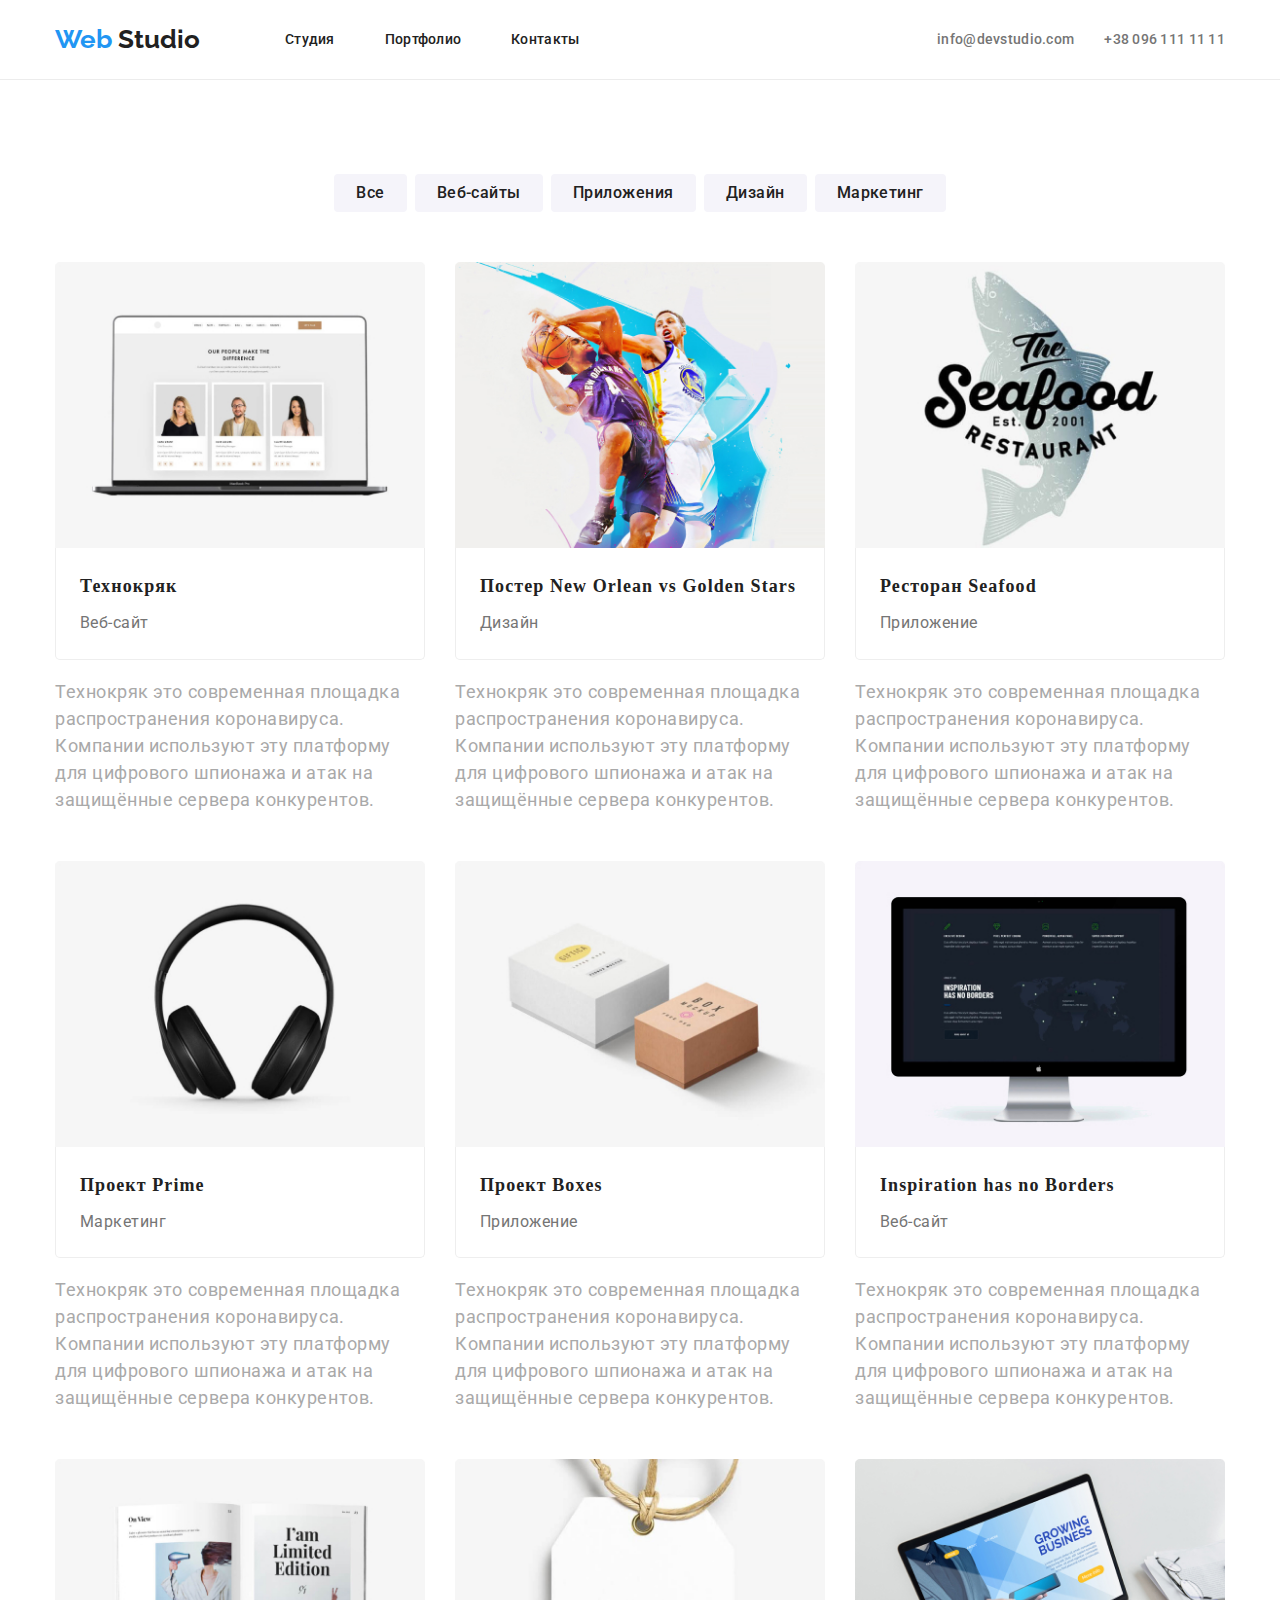
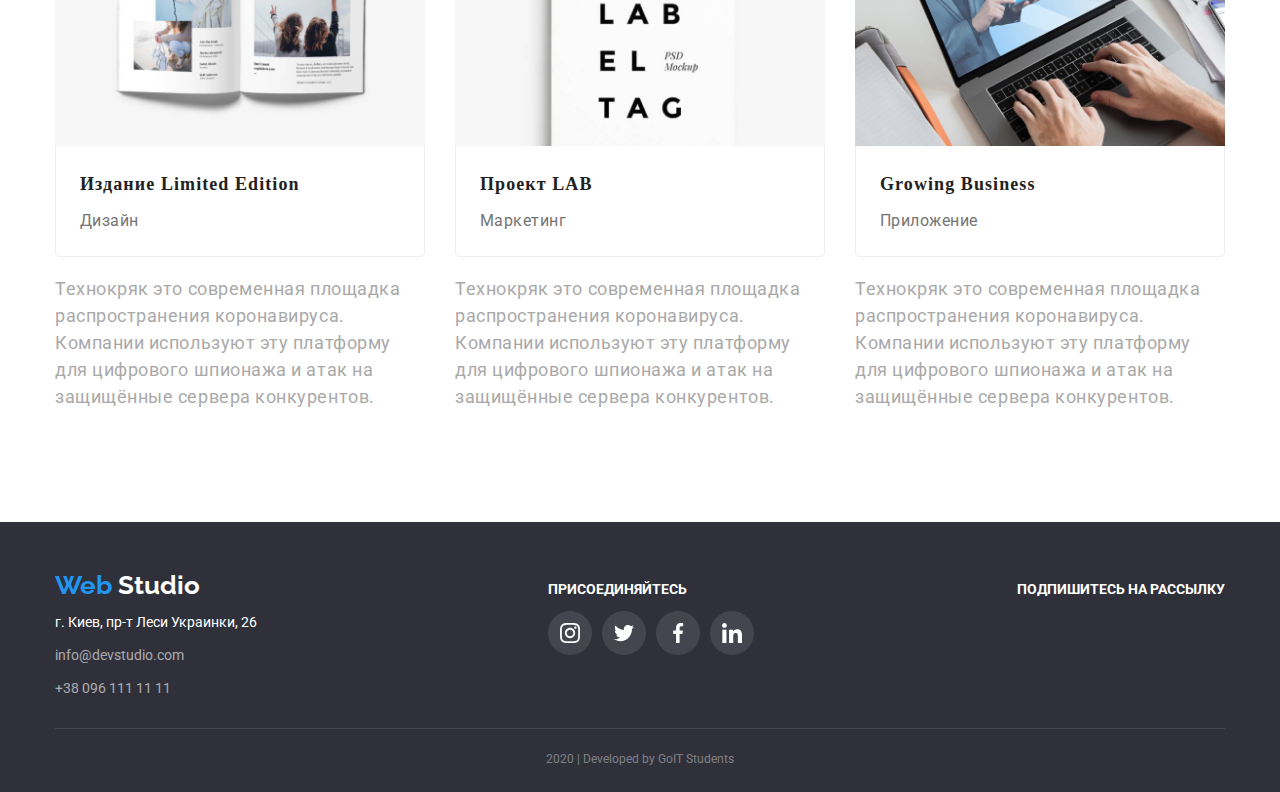
==== portfolio.html @ f731d67f "Перенос файлов 28.05.2020" ====
<!DOCTYPE html>
<html lang="ru">
  <head>
    <meta charset="UTF-8" />
    <meta name="viewport" content="width=device-width, initial-scale=1.0" />
    <link
      href="https://fonts.googleapis.com/css2?family=Raleway:wght@700&display=swap"
      rel="stylesheet"
    />
    <link
      href="https://fonts.googleapis.com/css2?family=Roboto:wght@400;700&display=swap"
      rel="stylesheet"
    />
    <link rel="stylesheet" href="./css/style.css" />
    <title>Верстка№1</title>
  </head>
  <body>
    <!-- cntr + /          комментарий
              alt + clik mouse выделение нескольких строк
              alt + shift      выделение вниз  -->

    <!--HEADER-->
    <header>
      <!--Шапка сайта-->
      <div class="container-header container">
        <nav class="items-nav">
          <a href="./index.html" class="logo"
            >Web <span class="studio-header"> Studio</span></a
          >
          <ul class="nav-list">
            <li class="nav-list-item">
              <a href="./index.html" class="nav-menu">Студия</a>
            </li>
            <li class="nav-list-item">
              <a href="./portfolio.html" class="nav-menu">Портфолио</a>
            </li>
            <li class="nav-list-item">
              <a href="" class="nav-menu">Контакты</a>
            </li>
          </ul>
        </nav>
        <div class="container-connection">
          <ul class="container-connection-items">
            <li class="list-connection">
              <!-- <img src="./images/svg/mail.svg" alt="отправить" /> -->
              <a href="mailto:info@devstudio.com" class="nav-contact"
                >info@devstudio.com</a
              >
            </li>
            <li class="list-connection">
              <!-- <img src="./images/svg/phone.svg" alt="позвонить" /> -->
              <a href="tel:+380961111111" class="nav-contact"
                >+38 096 111 11 11</a
              >
            </li>
          </ul>
        </div>
      </div>
    </header>

    <main class="main-portfolio">
      <!-- MAIN -->
      <div class="section-portfolio container">
        <h1 class="visually-hidden">Заголовок h1, который скроется</h1>

        <!-- menu page -->

        <ul class="portfolio-filter">
          <li class="filter-items">
            <button type="button" class="button">Все</button>
          </li>
          <li class="filter-items">
            <button type="button" class="button">Веб-сайты</button>
          </li>
          <li class="filter-items">
            <button type="button" class="button">Приложения</button>
          </li>
          <li class="filter-items">
            <button type="button" class="button">Дизайн</button>
          </li>
          <li class="filter-items">
            <button type="button" class="button">Маркетинг</button>
          </li>
        </ul>
        <ul class="box-items">
          <li class="felx-outline">
            <a href=""
              ><img
                src="./images/jpg/img1.jpg"
                width="370"
                alt="технокряк"
                class="img-block"
              />
              <div class="portfolio-content">
                <h2 class="h2-portfolio">Технокряк</h2>
                <p class="abzac-menu">Веб-сайт</p>
              </div>
              <h3 class="hidden">
                Технокряк это современная площадка распространения коронавируса.
                Компании используют эту платформу для цифрового шпионажа и атак
                на защищённые сервера конкурентов.
              </h3>
            </a>
          </li>
          <li class="felx-outline">
            <a href=""
              ><img
                src="./images/jpg/img.jpg"
                width="370"
                alt="постер"
                class="img-block"
              />
              <div class="portfolio-content">
                <h2 class="h2-portfolio">Постер New Orlean vs Golden Stars</h2>
                <p class="abzac-menu">Дизайн</p>
              </div>
              <h3 class="hidden">
                Технокряк это современная площадка распространения коронавируса.
                Компании используют эту платформу для цифрового шпионажа и атак
                на защищённые сервера конкурентов.
              </h3>
            </a>
          </li>
          <li class="felx-outline">
            <a href=""
              ><img
                src="./images/jpg/img(1).jpg"
                width="370"
                alt="ресторан"
                class="img-block"
              />
              <div class="portfolio-content">
                <h2 class="h2-portfolio">Ресторан Seafood</h2>
                <p class="abzac-menu">Приложение</p>
              </div>
            </a>
            <h3 class="hidden">
              Технокряк это современная площадка распространения коронавируса.
              Компании используют эту платформу для цифрового шпионажа и атак на
              защищённые сервера конкурентов.
            </h3>
          </li>
          <li class="felx-outline">
            <a href=""
              ><img
                src="./images/jpg/img(2).jpg"
                width="370"
                alt="проект прайм"
                class="img-block"
              />
              <div class="portfolio-content">
                <h2 class="h2-portfolio">Проект Prime</h2>
                <p class="abzac-menu">Маркетинг</p>
              </div>
            </a>
            <h3 class="hidden">
              Технокряк это современная площадка распространения коронавируса.
              Компании используют эту платформу для цифрового шпионажа и атак на
              защищённые сервера конкурентов.
            </h3>
          </li>
          <li class="felx-outline">
            <a href=""
              ><img
                src="./images/jpg/img(3).jpg"
                width="370"
                alt="проект коробка"
                class="img-block"
              />
              <div class="portfolio-content">
                <h2 class="h2-portfolio">Проект Boxes</h2>
                <p class="abzac-menu">Приложение</p>
              </div>
            </a>
            <h3 class="hidden">
              Технокряк это современная площадка распространения коронавируса.
              Компании используют эту платформу для цифрового шпионажа и атак на
              защищённые сервера конкурентов.
            </h3>
          </li>
          <li class="felx-outline">
            <a href=""
              ><img
                src="./images/jpg/img(4).jpg"
                width="370"
                alt="вдохновение"
                class="img-block"
              />
              <div class="portfolio-content">
                <h2 class="h2-portfolio">Inspiration has no Borders</h2>
                <p class="abzac-menu">Веб-сайт</p>
              </div>
            </a>
            <h3 class="hidden">
              Технокряк это современная площадка распространения коронавируса.
              Компании используют эту платформу для цифрового шпионажа и атак на
              защищённые сервера конкурентов.
            </h3>
          </li>
          <li class="felx-outline">
            <a href=""
              ><img
                src="./images/jpg/img(5).jpg"
                width="370"
                alt="издание"
                class="img-block"
              />
              <div class="portfolio-content">
                <h2 class="h2-portfolio">Издание Limited Edition</h2>
                <p class="abzac-menu">Дизайн</p>
              </div>
            </a>
            <h3 class="hidden">
              Технокряк это современная площадка распространения коронавируса.
              Компании используют эту платформу для цифрового шпионажа и атак на
              защищённые сервера конкурентов.
            </h3>
          </li>
          <li class="felx-outline">
            <a href=""
              ><img
                src="./images/jpg/img(6).jpg"
                width="370"
                alt="проект кряк"
                class="img-block"
              />
              <div class="portfolio-content">
                <h2 class="h2-portfolio">Проект LAB</h2>
                <p class="abzac-menu">Маркетинг</p>
              </div>
            </a>
            <h3 class="hidden">
              Технокряк это современная площадка распространения коронавируса.
              Компании используют эту платформу для цифрового шпионажа и атак на
              защищённые сервера конкурентов.
            </h3>
          </li>
          <li class="felx-outline">
            <a href=""
              ><img
                src="./images/jpg/img(7).jpg"
                width="370"
                alt="бизнес"
                class="img-block"
              />
              <div class="portfolio-content">
                <h2 class="h2-portfolio">Growing Business</h2>
                <p class="abzac-menu">Приложение</p>
              </div>
            </a>
            <h3 class="hidden">
              Технокряк это современная площадка распространения коронавируса.
              Компании используют эту платформу для цифрового шпионажа и атак на
              защищённые сервера конкурентов.
            </h3>
          </li>
        </ul>
      </div>
    </main>
    <!--FOOTER-->
    <footer>
      <div class="container-footer container">
        <div class="footer-content">
          <div class="container-adress">
            <a href="./index.html" class="logo"
              >Web<span class="studio-footer"> Studio</span></a
            >
            <h2 class="footer-adress">г. Киев, пр-т Леси Украинки, 26</h2>
            <ul class="adress-items">
              <li class="adress-list">
                <a href="mailto:info@devstudio.com" class="footer-contact"
                  >info@devstudio.com</a
                >
              </li>
              <li>
                <a href="tel:+380961111111" class="footer-contact"
                  >+38 096 111 11 11</a
                >
              </li>
            </ul>
          </div>
          <div class="join">
            <p class="footer-connect">присоединяйтесь</p>
            <ul class="footer-seti">
              <li class="footer-seti-items">
                <a href=""
                  ><img
                    src="./images/svg/insta-footer.svg"
                    class="footer-seti-logo"
                    alt="интсаграмм"
                /></a>
              </li>
              <li class="footer-seti-items">
                <a href=""
                  ><img src="./images/svg/twitter-footer.svg" alt="твиттер"
                /></a>
              </li>
              <li class="footer-seti-items">
                <a href=""
                  ><img src="./images/svg/facebook-footer.svg" alt="фейстбук"
                /></a>
              </li>
              <li class="footer-seti-items">
                <a href=""
                  ><img src="./images/svg/linkid-footer.svg" alt="линкид"
                /></a>
              </li>
            </ul>
          </div>
          <div class="subscribe">
            <p class="footer-connect">подпишитесь на рассылку</p>
          </div>
        </div>
        <p class="footer-copyright">2020 | Developed by GoIT Students</p>
      </div>
    </footer>
  </body>
</html>
---- css/style.css ----
:root {
  --white-color: #ffffff;
  --black-color: #212121;
  --blue-color: #2196f3;
  --grey-color: #757575;
  --outline: 2px solid tomato;
}
html {
  box-sizing: border-box;
}
*,
*::before,
*::after {
  box-sizing: inherit;
}
body {
  margin: 0;
}
.container {
  width: 1200px;
  padding-left: 15px;
  padding-right: 15px;
  margin: 0px auto;
}
.padding__container {
  padding-top: 94px;
  padding-bottom: 94px;
}
/* селекторы тегов */
ul {
  list-style: none;
}
a {
  text-decoration: none;
  display: block;
}
/* img {
  display: block;
  max-width: 100%;
  height: auto;
} */
.img-block {
  display: block;
  max-width: 100%;
  height: auto;
}

/* HEADER */
header {
  border-bottom: 1px solid #ececec;
}
.container-header {
  display: flex;
}
.items-nav {
  display: flex;
  align-items: center;
}
.logo {
  margin-right: 85px;

  color: var(--blue-color);
  font-family: Raleway, sans-serif;
  font-style: normal;
  font-weight: 700;
  font-size: 26px;
  line-height: 1.2;
}
.studio-header {
  color: var(--black-color);
}
.nav-list {
  display: flex;
  margin: 0;
  padding: 0;
}
.nav-list-item {
  margin-right: 50px;
}
.nav-list-item:last-child {
  margin-right: 0px;
}
.nav-menu {
  display: block;
  padding-top: 32px;
  padding-bottom: 32px;

  font-family: Roboto, sans-serif;
  font-style: normal;
  font-weight: 500;
  font-size: 14px;
  line-height: 1.1;
  letter-spacing: 0.02em;
  color: var(--black-color);
}
.nav-menu:hover,
.nav-menu:focus,
.nav-contact:hover,
.nav-contact:focus {
  color: var(--blue-color);
}
.container-connection {
  margin-left: auto;
  display: flex;
  align-items: center;
}
.container-connection-items {
  display: flex;
  padding: 0;
  margin: 0;
}
.list-connection {
  margin-right: 30px;
}
.list-connection:last-child {
  margin-right: 0px;
}
.nav-contact {
  font-family: Roboto, sans-serif;
  font-style: normal;
  font-weight: 500;
  font-size: 14px;
  line-height: 1.1;
  letter-spacing: 0.02em;

  color: var(--grey-color);
}
/* STUDIO MAIN */
.hero {
  background-color: gray;
  height: 600px;
  display: flex;
  flex-direction: column;
  justify-content: center;
}

.h1-studio {
  text-align: center;
  margin: 0;
  font-family: Roboto, sans-serif;
  font-style: normal;
  font-weight: 900;
  font-size: 44px;
  line-height: 1.4;
  letter-spacing: 0.06em;
  text-transform: uppercase;
  color: var(--white-color);
}
.section-hero-button {
  margin-top: 46px;
  text-align: center;
}
.button-hero {
  text-align: center;
  width: 200px;
  height: 50px;
  box-shadow: 0px 4px 4px rgba(0, 0, 0, 0.15);
border-radius: 4px;
  border: 1px;
  text-align: center;
  background-color:  #2196F3;
  font-family: Roboto, sans-serif;
  font-style: normal;
  font-weight: 700;
  font-size: 16px;
  line-height: 30px;
  letter-spacing: 0.06em;
  color: var(--white-color);
}
.container-button {
  display: flex;
  flex-direction: column;
  align-items: center;
}

.section-features {
  display: flex;
  padding-left: 15px;
  padding-right: 15px;
  align-items: center;
}
.container-features-svg {
  display: flex;
  justify-content: center;
  width: 270px;
  height: 120px;
  background: #f5f4fa;
  border-radius: 4px;
}

.section-desktop {
  border-top: 1px solid #ececec;
}
.desktop-list {
  display: flex;
  align-items: center;
  margin-top: 50px;
  margin-bottom: 0;
  padding: 0;
}
.desktop-list-items {
  display: flex;
  flex-direction: column;
  margin-right: 30px;
  width: 370px;
}
.desktop-list-items:last-child {
  margin-right: 0px;
}

.section-features-items {
  display: flex;
  margin: 0px;
  padding: 0px;
}
.features-items-list {
  margin-right: 30px;
  width: 270px;
}
.features-items-list:last-child {
  margin-right: 0px;
}
.features-name {
  margin-top: 30px;
  margin-bottom: 0;

  font-family: Roboto, sans-serif;
  font-style: normal;
  font-weight: 700;
  font-size: 14px;
  line-height: 1.1;
  letter-spacing: 0.03em;
  text-transform: uppercase;
  color: var(--black-color);
}

.features-title {
  margin-top: 10px;
  margin-bottom: 0px;

  font-family: Roboto, sans-serif;
  font-style: normal;
  font-weight: 400;
  font-size: 14px;
  line-height: 1.9;
  color: var(--grey-color);
}

.section-command {
  display: flex;
  align-items: center;
  flex-direction: column;
  background: #f5f4fa;
}
.h2-studio {
  text-align: center;
  margin: 0;

  font-family: Roboto, sans-serif;
  font-style: normal;
  font-weight: 700;
  font-size: 36px;
  line-height: 1.2;
  letter-spacing: 0.03em;
  color: var(--black-color);
}
.command-list {
  display: flex;
  padding: 0px;
  margin-top: 50px;
  margin-bottom: 0;
}
.command-items {
  background: #ffffff;
  border-radius: 4px;
  margin-right: 30px;
  width: 270px;
}
.command-items:last-child {
  margin-right: 0;
}

.soft {
  background-color: gray;
  text-align: center;

  font-family: Roboto, sans-serif;
  font-style: normal;
  font-weight: 700;
  font-size: 14px;
  line-height: 1.1;
  letter-spacing: 0.03em;
  text-transform: uppercase;
  color: var(--white-color);
}

.user {
  text-align: center;
  margin-top: 30px;
  margin-bottom: 0px;

  font-family: Roboto, sans-serif;
  font-style: normal;
  font-weight: 500;
  font-size: 16px;
  line-height: 1.2;
  letter-spacing: 0.03em;
  color: var(--black-color);
}

.user-skill {
  text-align: center;
  margin-top: 10px;
  margin-bottom: 0px;

  font-family: Roboto, sans-serif;
  font-style: normal;
  font-weight: 400;
  font-size: 16px;
  line-height: 1.2;
  letter-spacing: 0.03em;
  color: var(--grey-color);
}
.container-seti {
  margin-top: 16px;
  margin-bottom: 24px;
  margin-left: 32px;
  margin-right: 31px;
}
.user-seti {
  display: flex;
  justify-content: space-between;
  padding: 0;
}

.section-client {
  display: flex;
  flex-direction: column;
}
.logo-client {
  display: flex;

  margin-top: 50px;
  margin-bottom: 0;
  padding: 0;
}
.logo-client-items {
  display: flex;
  justify-content: center;
  align-items: center;

  width: 170px;
  height: 90px;
  margin-right: 30px;
  border: 1px solid #afb1b8;
  border-radius: 4px;
}
.logo-client-items:last-child {
  margin-right: 0;
}

/* PORTFOLIO MAIN */
.section-portfolio {
  padding-top: 94px;
  padding-bottom: 94px;
}

.visually-hidden {
  position: absolute;
  width: 1px;
  height: 1px;
  margin: -1px;
  border: 0;
  padding: 0;
  clip: rect(0 0 0 0);
  overflow: hidden;
}
.portfolio-filter {
  display: flex;
  justify-content: center;
  margin-top: 0;
  margin-bottom: 50px;
  padding: 0;
}
.filter-items {
  margin-right: 8px;
}
.filter-items:last-child {
  margin-right: 0;
}
.box-items {
  display: flex;
  flex-wrap: wrap;
  margin-top: 50px;
  padding: 0;
  margin: 0;
}

.felx-outline {
  width: 370px;
  margin-right: 30px;
  margin-bottom: 30px;
}
.portfolio-content {
  padding: 20px 24px;

  background: #FFFFFF;
  border-left: 1px solid #EEEEEE;
  border-right: 1px solid #EEEEEE;
  border-bottom: 1px solid #EEEEEE;
  border-radius: 0px 0px 5px 5px;
}
.felx-outline:nth-child(3n) {
  margin-right: 0;
}
.felx-outline:nth-last-child(-n + 3) {
  margin-bottom: 0;
}

.button:hover,
.button:focus {
  background-color: var(--blue-color);
  color: var(--white-color);
}

.button {
  background: #f5f4fa;
  border-radius: 4px;
  border: 1px;
  padding: 6px 22px;

  font-family: Roboto, sans-serif;
  font-style: normal;
  font-weight: 500;
  font-size: 16px;
  line-height: 1.6;
  letter-spacing: 0.03em;
  color: var(--black-color);
}

.abzac-menu {
  margin-top: 4px;
  margin-bottom: 0;

  font-family: Roboto, sans-serif;
  font-style: normal;
  font-weight: 400;
  font-size: 16px;
  line-height: 1.9;
  letter-spacing: 0.03em;
  color: var(--grey-color);
}

.h2-portfolio {
  margin: 0;
r
  font-family: Roboto, sans-serif;
  font-style: normal;
  font-weight: 700;
  font-size: 18px;
  line-height: 2;
  letter-spacing: 0.06em;
  color: var(--black-color);
}

.hidden {
  color: darkgray;
  font-family: Roboto, sans-serif;
  font-style: normal;
  font-weight: 400;
  font-size: 18px;
  line-height: 1.5;
  letter-spacing: 0.03em;
}

/* FOOTER */
footer {
  background-color: #2f303a;
}
.footer-content {
  display: flex;
  align-items: baseline;
  justify-content: space-between;
  border-bottom: 1px solid rgba(255, 255, 255, 0.1);
}
.container-adress {
  margin-top: 48px;
}
.footer-page {
  background-color: #2f303a;
}
.footer-contacts {
  padding-top: 48px;
  margin-right: 69px;
}
.container-footer-list {
  display: flex;
  justify-content: flex-start;
}

.studio-footer {
  color: var(--white-color);
}

.footer-adress {
  margin-top: 10px;
  margin-bottom: 0;
  font-family: Roboto, sans-serif;
  font-style: normal;
  font-weight: normal;
  font-size: 14px;
  line-height: 1.7;
  color: var(--white-color);
}
.adress-items {
  margin-top: 9px;
  margin-bottom: 28px;
  padding: 0;
}
.adress-list {
  margin-bottom: 9px;
}

.footer-contact {
  display: block;
  font-family: Roboto, sans-serif;
  font-style: normal;
  font-weight: 400;
  font-size: 14px;
  line-height: 1.7;
  color: rgba(255, 255, 255, 0.6);
}

.footer-connect {
  font-family: Roboto, sans-serif;
  font-style: normal;
  font-weight: 700;
  font-size: 14px;
  line-height: 1.1;
  text-transform: uppercase;
  color: var(--white-color);
}

.footer-copyright {
  text-align: center;
  padding-top: 18px;
  padding-bottom: 21px;
  margin: 0;

  font-family: Roboto, sans-serif;
  font-style: normal;
  font-weight: 400;
  font-size: 12px;
  line-height: 2;
  color: rgba(255, 255, 255, 0.4);
}

.footer-contact:hover,
.footer-contact:focus {
  color: var(--blue-color);
}

.footer-seti {
  display: flex;
  padding: 0;
  margin: 0;
}
.footer-seti-items {
  margin-right: 10px;
}
.footer-seti-items:last-child {
  margin-right: 0;
}
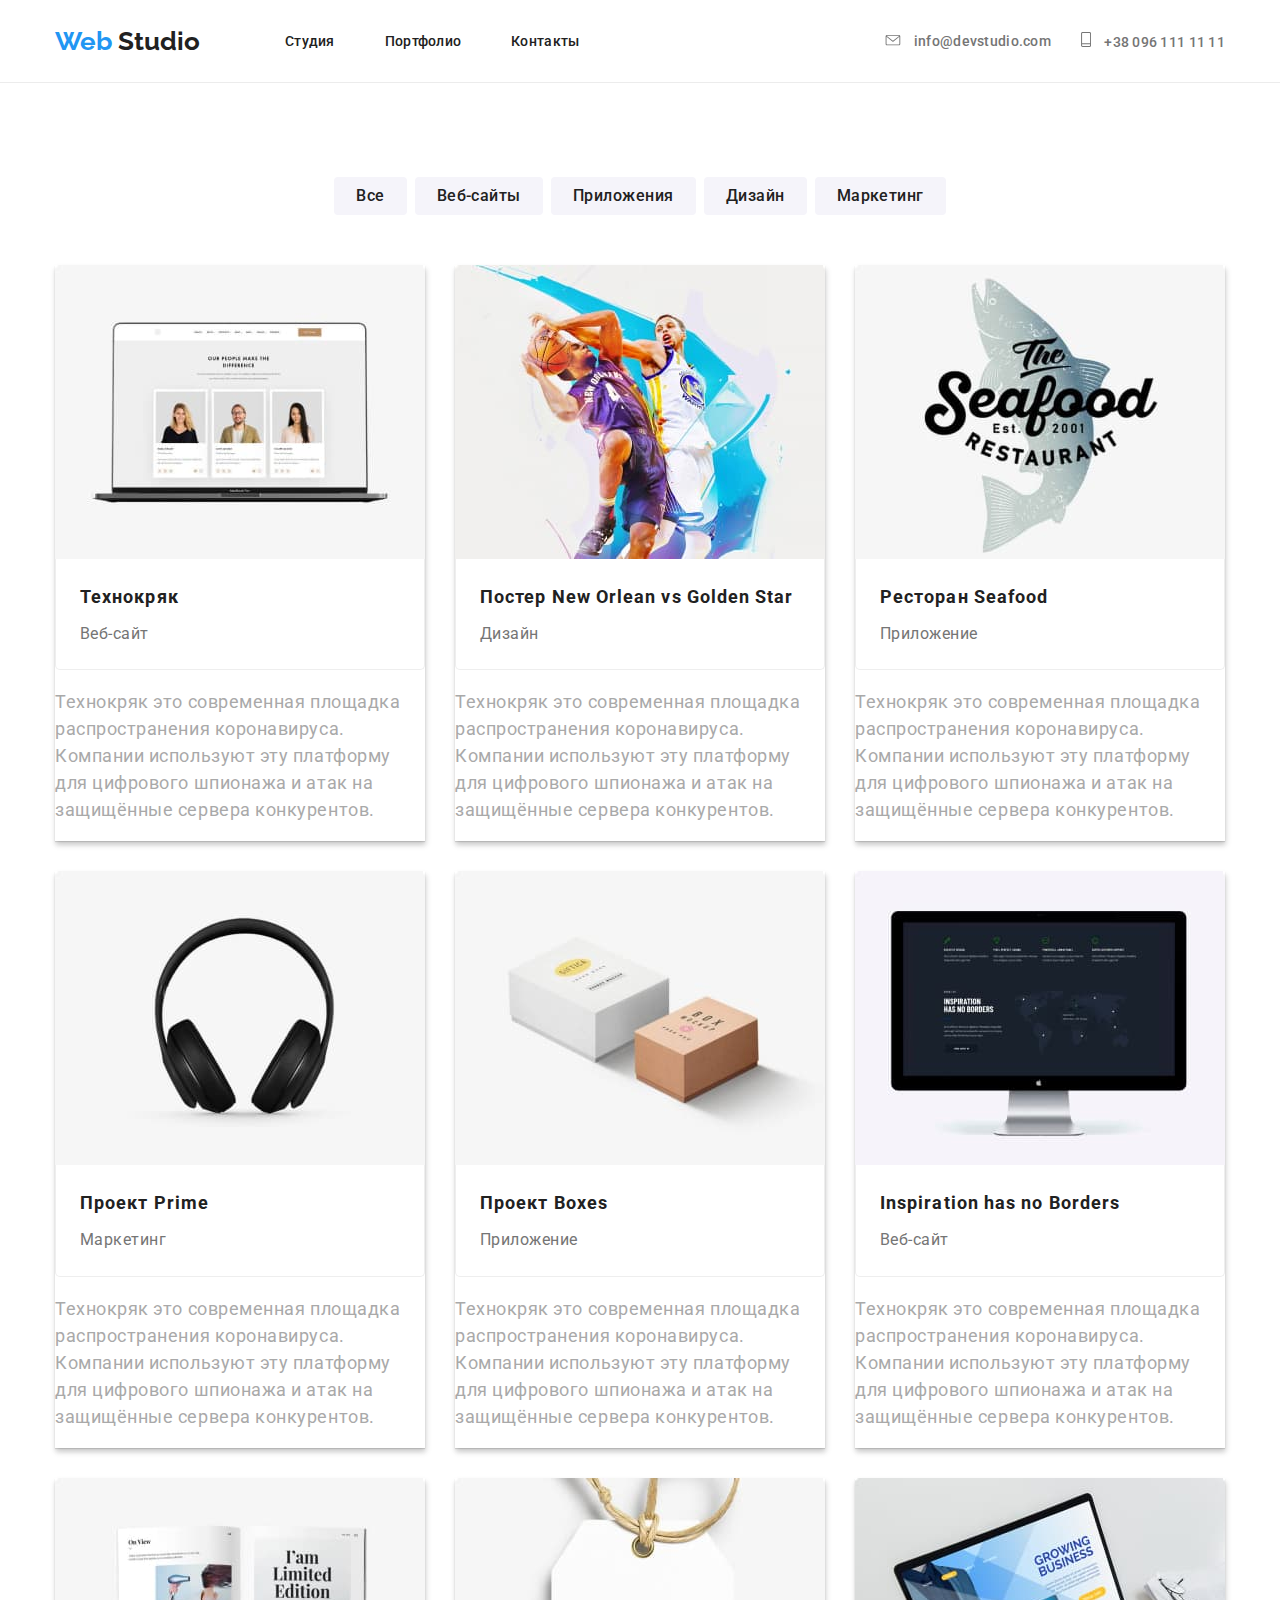
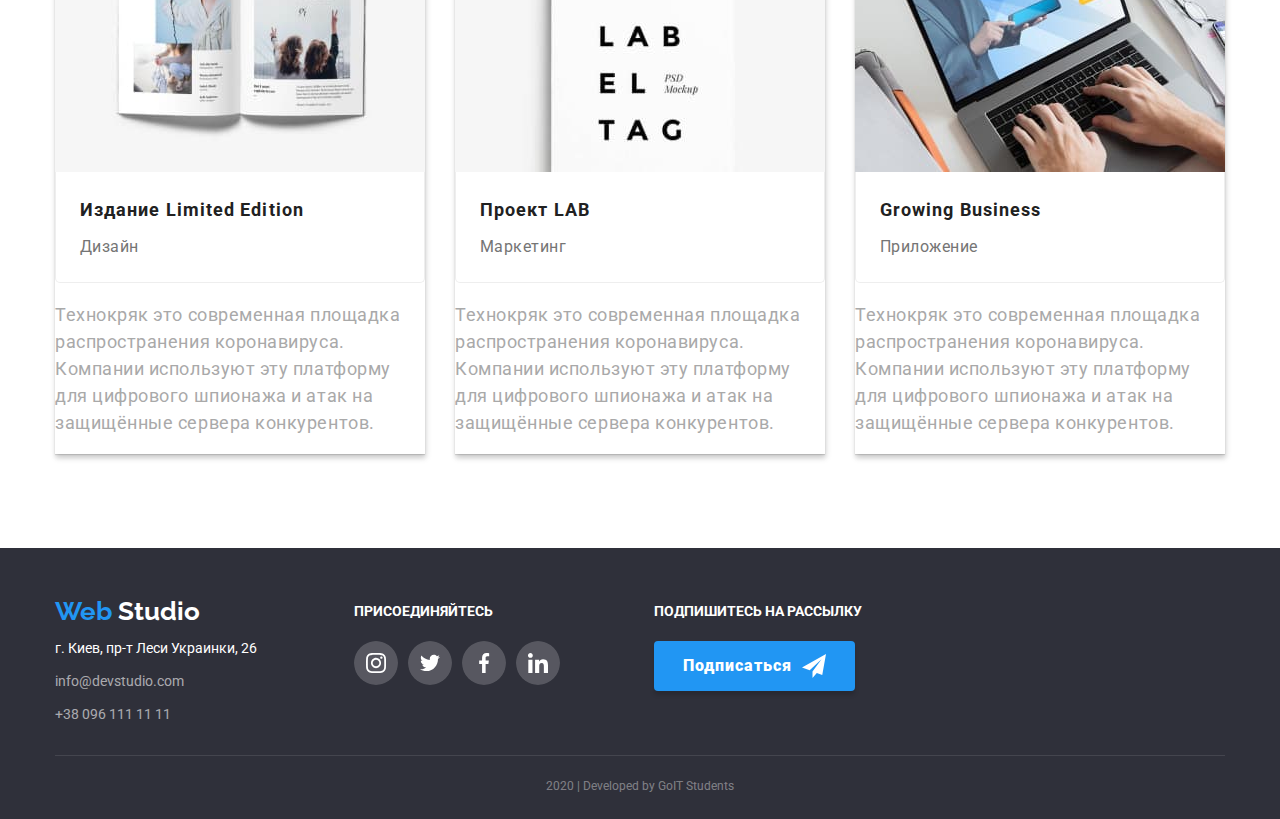
==== commit d90fe8c2: "Обновление 4.1" ====
--- a/portfolio.html
+++ b/portfolio.html
@@ -1,318 +1,268 @@
 <!DOCTYPE html>
 <html lang="ru">
-  <head>
+
+<head>
     <meta charset="UTF-8" />
     <meta name="viewport" content="width=device-width, initial-scale=1.0" />
-    <link
-      href="https://fonts.googleapis.com/css2?family=Raleway:wght@700&display=swap"
-      rel="stylesheet"
-    />
-    <link
-      href="https://fonts.googleapis.com/css2?family=Roboto:wght@400;700&display=swap"
-      rel="stylesheet"
-    />
+    <link href="https://fonts.googleapis.com/css2?family=Raleway:wght@700&display=swap" rel="stylesheet" />
+    <link href="https://fonts.googleapis.com/css2?family=Roboto:wght@400;700&display=swap" rel="stylesheet" />
     <link rel="stylesheet" href="./css/style.css" />
     <title>Верстка№1</title>
-  </head>
-  <body>
+</head>
+
+<body>
     <!-- cntr + /          комментарий
               alt + clik mouse выделение нескольких строк
               alt + shift      выделение вниз  -->
 
     <!--HEADER-->
     <header>
-      <!--Шапка сайта-->
-      <div class="container-header container">
-        <nav class="items-nav">
-          <a href="./index.html" class="logo"
-            >Web <span class="studio-header"> Studio</span></a
-          >
-          <ul class="nav-list">
-            <li class="nav-list-item">
-              <a href="./index.html" class="nav-menu">Студия</a>
-            </li>
-            <li class="nav-list-item">
-              <a href="./portfolio.html" class="nav-menu">Портфолио</a>
-            </li>
-            <li class="nav-list-item">
-              <a href="" class="nav-menu">Контакты</a>
-            </li>
-          </ul>
-        </nav>
-        <div class="container-connection">
-          <ul class="container-connection-items">
-            <li class="list-connection">
-              <!-- <img src="./images/svg/mail.svg" alt="отправить" /> -->
-              <a href="mailto:info@devstudio.com" class="nav-contact"
-                >info@devstudio.com</a
-              >
-            </li>
-            <li class="list-connection">
-              <!-- <img src="./images/svg/phone.svg" alt="позвонить" /> -->
-              <a href="tel:+380961111111" class="nav-contact"
-                >+38 096 111 11 11</a
-              >
-            </li>
-          </ul>
-        </div>
-      </div>
+        <!--Шапка сайта-->
+        <div class="container-header container">
+            <nav class="items-nav">
+                <a href="./index.html" class="logo">Web <span class="studio-header"> Studio</span></a>
+                <ul class="nav-list">
+                    <li class="nav-list-item">
+                        <a href="./index.html" class="nav-menu">Студия</a>
+                    </li>
+                    <li class="nav-list-item">
+                        <a href="./portfolio.html" class="nav-menu">Портфолио</a>
+                    </li>
+                    <li class="nav-list-item">
+                        <a href="" class="nav-menu">Контакты</a>
+                    </li>
+                </ul>
+            </nav>
+            <div class="container-connection">
+                <ul class="container-connection-items">
+                    <li class="list-connection">
+                        <a href="mailto:info@devstudio.com" class="nav-contact">
+                            <svg class="icon-header" width="16" height="11">
+                                <use href="./symbol.svg#icon-envelope">
+                                </use>
+                            </svg>
+                            info@devstudio.com
+                        </a>
+                    </li>
+                    <li class="list-connection">
+                        <a href="tel:+380961111111" class="nav-contact">
+                            <svg class="icon-header" width="10" height="15">
+                                <use href="./symbol.svg#icon-Vector">
+                                </use>
+                            </svg>
+                            +38 096 111 11 11
+                        </a>
+                    </li>
+                </ul>
+            </div>
+        </div>
     </header>
 
     <main class="main-portfolio">
-      <!-- MAIN -->
-      <div class="section-portfolio container">
-        <h1 class="visually-hidden">Заголовок h1, который скроется</h1>
-
-        <!-- menu page -->
-
-        <ul class="portfolio-filter">
-          <li class="filter-items">
-            <button type="button" class="button">Все</button>
-          </li>
-          <li class="filter-items">
-            <button type="button" class="button">Веб-сайты</button>
-          </li>
-          <li class="filter-items">
-            <button type="button" class="button">Приложения</button>
-          </li>
-          <li class="filter-items">
-            <button type="button" class="button">Дизайн</button>
-          </li>
-          <li class="filter-items">
-            <button type="button" class="button">Маркетинг</button>
-          </li>
-        </ul>
-        <ul class="box-items">
-          <li class="felx-outline">
-            <a href=""
-              ><img
-                src="./images/jpg/img1.jpg"
-                width="370"
-                alt="технокряк"
-                class="img-block"
-              />
-              <div class="portfolio-content">
-                <h2 class="h2-portfolio">Технокряк</h2>
-                <p class="abzac-menu">Веб-сайт</p>
-              </div>
-              <h3 class="hidden">
-                Технокряк это современная площадка распространения коронавируса.
-                Компании используют эту платформу для цифрового шпионажа и атак
-                на защищённые сервера конкурентов.
-              </h3>
-            </a>
-          </li>
-          <li class="felx-outline">
-            <a href=""
-              ><img
-                src="./images/jpg/img.jpg"
-                width="370"
-                alt="постер"
-                class="img-block"
-              />
-              <div class="portfolio-content">
-                <h2 class="h2-portfolio">Постер New Orlean vs Golden Stars</h2>
-                <p class="abzac-menu">Дизайн</p>
-              </div>
-              <h3 class="hidden">
-                Технокряк это современная площадка распространения коронавируса.
-                Компании используют эту платформу для цифрового шпионажа и атак
-                на защищённые сервера конкурентов.
-              </h3>
-            </a>
-          </li>
-          <li class="felx-outline">
-            <a href=""
-              ><img
-                src="./images/jpg/img(1).jpg"
-                width="370"
-                alt="ресторан"
-                class="img-block"
-              />
-              <div class="portfolio-content">
-                <h2 class="h2-portfolio">Ресторан Seafood</h2>
-                <p class="abzac-menu">Приложение</p>
-              </div>
-            </a>
-            <h3 class="hidden">
-              Технокряк это современная площадка распространения коронавируса.
-              Компании используют эту платформу для цифрового шпионажа и атак на
-              защищённые сервера конкурентов.
-            </h3>
-          </li>
-          <li class="felx-outline">
-            <a href=""
-              ><img
-                src="./images/jpg/img(2).jpg"
-                width="370"
-                alt="проект прайм"
-                class="img-block"
-              />
-              <div class="portfolio-content">
-                <h2 class="h2-portfolio">Проект Prime</h2>
-                <p class="abzac-menu">Маркетинг</p>
-              </div>
-            </a>
-            <h3 class="hidden">
-              Технокряк это современная площадка распространения коронавируса.
-              Компании используют эту платформу для цифрового шпионажа и атак на
-              защищённые сервера конкурентов.
-            </h3>
-          </li>
-          <li class="felx-outline">
-            <a href=""
-              ><img
-                src="./images/jpg/img(3).jpg"
-                width="370"
-                alt="проект коробка"
-                class="img-block"
-              />
-              <div class="portfolio-content">
-                <h2 class="h2-portfolio">Проект Boxes</h2>
-                <p class="abzac-menu">Приложение</p>
-              </div>
-            </a>
-            <h3 class="hidden">
-              Технокряк это современная площадка распространения коронавируса.
-              Компании используют эту платформу для цифрового шпионажа и атак на
-              защищённые сервера конкурентов.
-            </h3>
-          </li>
-          <li class="felx-outline">
-            <a href=""
-              ><img
-                src="./images/jpg/img(4).jpg"
-                width="370"
-                alt="вдохновение"
-                class="img-block"
-              />
-              <div class="portfolio-content">
-                <h2 class="h2-portfolio">Inspiration has no Borders</h2>
-                <p class="abzac-menu">Веб-сайт</p>
-              </div>
-            </a>
-            <h3 class="hidden">
-              Технокряк это современная площадка распространения коронавируса.
-              Компании используют эту платформу для цифрового шпионажа и атак на
-              защищённые сервера конкурентов.
-            </h3>
-          </li>
-          <li class="felx-outline">
-            <a href=""
-              ><img
-                src="./images/jpg/img(5).jpg"
-                width="370"
-                alt="издание"
-                class="img-block"
-              />
-              <div class="portfolio-content">
-                <h2 class="h2-portfolio">Издание Limited Edition</h2>
-                <p class="abzac-menu">Дизайн</p>
-              </div>
-            </a>
-            <h3 class="hidden">
-              Технокряк это современная площадка распространения коронавируса.
-              Компании используют эту платформу для цифрового шпионажа и атак на
-              защищённые сервера конкурентов.
-            </h3>
-          </li>
-          <li class="felx-outline">
-            <a href=""
-              ><img
-                src="./images/jpg/img(6).jpg"
-                width="370"
-                alt="проект кряк"
-                class="img-block"
-              />
-              <div class="portfolio-content">
-                <h2 class="h2-portfolio">Проект LAB</h2>
-                <p class="abzac-menu">Маркетинг</p>
-              </div>
-            </a>
-            <h3 class="hidden">
-              Технокряк это современная площадка распространения коронавируса.
-              Компании используют эту платформу для цифрового шпионажа и атак на
-              защищённые сервера конкурентов.
-            </h3>
-          </li>
-          <li class="felx-outline">
-            <a href=""
-              ><img
-                src="./images/jpg/img(7).jpg"
-                width="370"
-                alt="бизнес"
-                class="img-block"
-              />
-              <div class="portfolio-content">
-                <h2 class="h2-portfolio">Growing Business</h2>
-                <p class="abzac-menu">Приложение</p>
-              </div>
-            </a>
-            <h3 class="hidden">
-              Технокряк это современная площадка распространения коронавируса.
-              Компании используют эту платформу для цифрового шпионажа и атак на
-              защищённые сервера конкурентов.
-            </h3>
-          </li>
-        </ul>
-      </div>
+        <!-- MAIN -->
+        <div class="section-portfolio container">
+            <h1 class="visually-hidden">Заголовок h1, который скроется</h1>
+
+            <!-- menu page -->
+
+            <ul class="portfolio-filter">
+                <li class="filter-items">
+                    <button type="button" class="button">Все</button>
+                </li>
+                <li class="filter-items">
+                    <button type="button" class="button">Веб-сайты</button>
+                </li>
+                <li class="filter-items">
+                    <button type="button" class="button">Приложения</button>
+                </li>
+                <li class="filter-items">
+                    <button type="button" class="button">Дизайн</button>
+                </li>
+                <li class="filter-items">
+                    <button type="button" class="button">Маркетинг</button>
+                </li>
+            </ul>
+            <ul class="box-items">
+                <li class="felx-outline">
+                    <a href=""><img src="./images/img1.jpg" width="370" alt="технокряк" class="img-block" />
+                        <div class="portfolio-content">
+                            <h2 class="h2-portfolio">Технокряк</h2>
+                            <p class="abzac-menu">Веб-сайт</p>
+                        </div>
+                        <h3 class="hidden">
+                            Технокряк это современная площадка распространения коронавируса.
+                            Компании используют эту платформу для цифрового шпионажа и атак
+                            на защищённые сервера конкурентов.
+                        </h3>
+                    </a>
+                </li>
+                <li class="felx-outline">
+                    <a href=""><img src="./images/img.jpg" width="370" alt="постер" class="img-block" />
+                        <div class="portfolio-content">
+                            <h2 class="h2-portfolio">Постер New Orlean vs Golden Star</h2>
+                            <p class="abzac-menu">Дизайн</p>
+                        </div>
+                        <h3 class="hidden">
+                            Технокряк это современная площадка распространения коронавируса.
+                            Компании используют эту платформу для цифрового шпионажа и атак
+                            на защищённые сервера конкурентов.
+                        </h3>
+                    </a>
+                </li>
+                <li class="felx-outline">
+                    <a href=""><img src="./images/img(1).jpg" width="370" alt="ресторан" class="img-block" />
+                        <div class="portfolio-content">
+                            <h2 class="h2-portfolio">Ресторан Seafood</h2>
+                            <p class="abzac-menu">Приложение</p>
+                        </div>
+                    </a>
+                    <h3 class="hidden">
+                        Технокряк это современная площадка распространения коронавируса.
+                        Компании используют эту платформу для цифрового шпионажа и атак на
+                        защищённые сервера конкурентов.
+                    </h3>
+                </li>
+                <li class="felx-outline">
+                    <a href=""><img src="./images/img(2).jpg" width="370" alt="проект прайм" class="img-block" />
+                        <div class="portfolio-content">
+                            <h2 class="h2-portfolio">Проект Prime</h2>
+                            <p class="abzac-menu">Маркетинг</p>
+                        </div>
+                    </a>
+                    <h3 class="hidden">
+                        Технокряк это современная площадка распространения коронавируса.
+                        Компании используют эту платформу для цифрового шпионажа и атак на
+                        защищённые сервера конкурентов.
+                    </h3>
+                </li>
+                <li class="felx-outline">
+                    <a href=""><img src="./images/img(3).jpg" width="370" alt="проект коробка" class="img-block" />
+                        <div class="portfolio-content">
+                            <h2 class="h2-portfolio">Проект Boxes</h2>
+                            <p class="abzac-menu">Приложение</p>
+                        </div>
+                    </a>
+                    <h3 class="hidden">
+                        Технокряк это современная площадка распространения коронавируса.
+                        Компании используют эту платформу для цифрового шпионажа и атак на
+                        защищённые сервера конкурентов.
+                    </h3>
+                </li>
+                <li class="felx-outline">
+                    <a href=""><img src="./images/img(4).jpg" width="370" alt="вдохновение" class="img-block" />
+                        <div class="portfolio-content">
+                            <h2 class="h2-portfolio">Inspiration has no Borders</h2>
+                            <p class="abzac-menu">Веб-сайт</p>
+                        </div>
+                    </a>
+                    <h3 class="hidden">
+                        Технокряк это современная площадка распространения коронавируса.
+                        Компании используют эту платформу для цифрового шпионажа и атак на
+                        защищённые сервера конкурентов.
+                    </h3>
+                </li>
+                <li class="felx-outline">
+                    <a href=""><img src="./images/img(5).jpg" width="370" alt="издание" class="img-block" />
+                        <div class="portfolio-content">
+                            <h2 class="h2-portfolio">Издание Limited Edition</h2>
+                            <p class="abzac-menu">Дизайн</p>
+                        </div>
+                    </a>
+                    <h3 class="hidden">
+                        Технокряк это современная площадка распространения коронавируса.
+                        Компании используют эту платформу для цифрового шпионажа и атак на
+                        защищённые сервера конкурентов.
+                    </h3>
+                </li>
+                <li class="felx-outline">
+                    <a href=""><img src="./images/img(6).jpg" width="370" alt="проект кряк" class="img-block" />
+                        <div class="portfolio-content">
+                            <h2 class="h2-portfolio">Проект LAB</h2>
+                            <p class="abzac-menu">Маркетинг</p>
+                        </div>
+                    </a>
+                    <h3 class="hidden">
+                        Технокряк это современная площадка распространения коронавируса.
+                        Компании используют эту платформу для цифрового шпионажа и атак на
+                        защищённые сервера конкурентов.
+                    </h3>
+                </li>
+                <li class="felx-outline">
+                    <a href=""><img src="./images/img(7).jpg" width="370" alt="бизнес" class="img-block" />
+                        <div class="portfolio-content">
+                            <h2 class="h2-portfolio">Growing Business</h2>
+                            <p class="abzac-menu">Приложение</p>
+                        </div>
+                    </a>
+                    <h3 class="hidden">
+                        Технокряк это современная площадка распространения коронавируса.
+                        Компании используют эту платформу для цифрового шпионажа и атак на
+                        защищённые сервера конкурентов.
+                    </h3>
+                </li>
+            </ul>
+        </div>
     </main>
     <!--FOOTER-->
     <footer>
-      <div class="container-footer container">
-        <div class="footer-content">
-          <div class="container-adress">
-            <a href="./index.html" class="logo"
-              >Web<span class="studio-footer"> Studio</span></a
-            >
-            <h2 class="footer-adress">г. Киев, пр-т Леси Украинки, 26</h2>
-            <ul class="adress-items">
-              <li class="adress-list">
-                <a href="mailto:info@devstudio.com" class="footer-contact"
-                  >info@devstudio.com</a
-                >
-              </li>
-              <li>
-                <a href="tel:+380961111111" class="footer-contact"
-                  >+38 096 111 11 11</a
-                >
-              </li>
-            </ul>
-          </div>
-          <div class="join">
-            <p class="footer-connect">присоединяйтесь</p>
-            <ul class="footer-seti">
-              <li class="footer-seti-items">
-                <a href=""
-                  ><img
-                    src="./images/svg/insta-footer.svg"
-                    class="footer-seti-logo"
-                    alt="интсаграмм"
-                /></a>
-              </li>
-              <li class="footer-seti-items">
-                <a href=""
-                  ><img src="./images/svg/twitter-footer.svg" alt="твиттер"
-                /></a>
-              </li>
-              <li class="footer-seti-items">
-                <a href=""
-                  ><img src="./images/svg/facebook-footer.svg" alt="фейстбук"
-                /></a>
-              </li>
-              <li class="footer-seti-items">
-                <a href=""
-                  ><img src="./images/svg/linkid-footer.svg" alt="линкид"
-                /></a>
-              </li>
-            </ul>
-          </div>
-          <div class="subscribe">
-            <p class="footer-connect">подпишитесь на рассылку</p>
-          </div>
+        <div class="container-footer container">
+            <div class="footer-content">
+                <div class="container-adress">
+                    <a href="./index.html" class="logo">Web<span class="studio-footer"> Studio</span></a>
+                    <h2 class="footer-adress">г. Киев, пр-т Леси Украинки, 26</h2>
+                    <ul class="adress-items">
+                        <li class="adress-list">
+                            <a href="mailto:info@devstudio.com" class="footer-contact">info@devstudio.com</a>
+                        </li>
+                        <li>
+                            <a href="tel:+380961111111" class="footer-contact">+38 096 111 11 11</a>
+                        </li>
+                    </ul>
+                </div>
+                <div class="join">
+                    <p class="footer-connect">присоединяйтесь</p>
+                    <ul class="footer-seti">
+                        <li class="footer-seti-items">
+                            <a href="">
+                                <svg class="footer-icon">
+                                    <use href="./symbol.svg#icon-Ellipse5"></use>
+                                </svg>
+                            </a>
+                        </li>
+                        <li class="footer-seti-items">
+                            <a href="">
+                                <svg class="footer-icon">
+                                    <use href="./symbol.svg#icon-Ellipse6"></use>
+                                </svg>
+                            </a>
+                        </li>
+                        <li class="footer-seti-items">
+                            <a href="">
+                                <svg class="footer-icon">
+                                    <use href="./symbol.svg#icon-Ellipse7"></use>
+                                </svg>
+                            </a>
+                        </li>
+                        <li class="footer-seti-items">
+                            <a href="">
+                                <svg class="footer-icon">
+                                    <use href="./symbol.svg#icon-Ellipse8"></use>
+                                </svg>
+                            </a>
+                        </li>
+                    </ul>
+                </div>
+                <div class="subscribe">
+                    <p class="footer-connect">подпишитесь на рассылку</p>
+                    <a href="" class="button-subscribe">
+                        <span class="button-list">Подписаться</span>
+                    </a>
+                </div>
+            </div>
         </div>
         <p class="footer-copyright">2020 | Developed by GoIT Students</p>
-      </div>
+        </div>
     </footer>
-  </body>
-</html>
+</body>
+
+</html>--- a/css/style.css
+++ b/css/style.css
@@ -16,6 +16,8 @@
 body {
   margin: 0;
 }
+
+
 .container {
   width: 1200px;
   padding-left: 15px;
@@ -94,28 +96,51 @@
   color: var(--black-color);
 }
 .nav-menu:hover,
-.nav-menu:focus,
-.nav-contact:hover,
-.nav-contact:focus {
+.nav-menu:focus {
   color: var(--blue-color);
 }
+
 .container-connection {
   margin-left: auto;
   display: flex;
   align-items: center;
 }
 .container-connection-items {
-  display: flex;
+  display: inline-flex;
   padding: 0;
   margin: 0;
 }
 .list-connection {
+  display: inline-flex;
+  align-items: center;
   margin-right: 30px;
 }
 .list-connection:last-child {
   margin-right: 0px;
 }
+
+.container-connection-items .nav-contact {
+  color: #757575;
+}
+
+.list-connection:hover .nav-contact,
+.list-connection:focus .nav-contact {
+  color: #2196F3;
+  --color2: #2196F3;
+}
+
+.icon-header {
+  margin-right: 10px;
+}
+
+
+
 .nav-contact {
+  display: block;
+  align-items: center;
+  padding-top: 32px;
+  padding-bottom: 32px;
+
   font-family: Roboto, sans-serif;
   font-style: normal;
   font-weight: 500;
@@ -125,13 +150,28 @@
 
   color: var(--grey-color);
 }
-/* STUDIO MAIN */
+/* index.html */
+
 .hero {
-  background-color: gray;
-  height: 600px;
+  /* Позиционирование */
+  margin-left: auto;
+  margin-right: auto;
+  /* Блочная модель */
   display: flex;
   flex-direction: column;
   justify-content: center;
+  max-width: 1600px;
+  height: 600px;
+  /* Типографика */
+  /* Отображение */
+  background-color: gray;
+  background-image: linear-gradient(
+      rgba(47, 48, 58, 0.8),
+      rgba(47, 48, 58, 0.8)),
+    url(../images/header.jpg);
+  background-repeat: no-repeat;
+  background-position: center;
+  background-size: cover;
 }
 
 .h1-studio {
@@ -155,10 +195,10 @@
   width: 200px;
   height: 50px;
   box-shadow: 0px 4px 4px rgba(0, 0, 0, 0.15);
-border-radius: 4px;
+  border-radius: 4px;
   border: 1px;
   text-align: center;
-  background-color:  #2196F3;
+  background-color: #2196f3;
   font-family: Roboto, sans-serif;
   font-style: normal;
   font-weight: 700;
@@ -179,14 +219,6 @@
   padding-right: 15px;
   align-items: center;
 }
-.container-features-svg {
-  display: flex;
-  justify-content: center;
-  width: 270px;
-  height: 120px;
-  background: #f5f4fa;
-  border-radius: 4px;
-}
 
 .section-desktop {
   border-top: 1px solid #ececec;
@@ -217,9 +249,22 @@
   margin-right: 30px;
   width: 270px;
 }
+/* CVSшки  */
+
+.inside {
+  display: flex;
+  justify-content: center;
+  align-items: center;
+  width: 270px;
+  height: 120px;
+  background: #F5F4FA;
+  border-radius: 4px;
+}
+
 .features-items-list:last-child {
   margin-right: 0px;
 }
+/* ------------------------- */
 .features-name {
   margin-top: 30px;
   margin-bottom: 0;
@@ -275,6 +320,9 @@
   border-radius: 4px;
   margin-right: 30px;
   width: 270px;
+
+  box-shadow: 0px 2px 1px rgba(0, 0, 0, 0.2), 0px 1px 1px rgba(0, 0, 0, 0.14),
+    0px 1px 3px rgba(0, 0, 0, 0.12);
 }
 .command-items:last-child {
   margin-right: 0;
@@ -332,6 +380,15 @@
   justify-content: space-between;
   padding: 0;
 }
+.icon-user  {
+    width: 44px;
+    height: 44px;
+}
+.icon-user:hover {
+  --color3: var(--blue-color);
+  --color4: white;
+}
+
 
 .section-client {
   display: flex;
@@ -345,19 +402,30 @@
   padding: 0;
 }
 .logo-client-items {
-  display: flex;
-  justify-content: center;
-  align-items: center;
-
-  width: 170px;
-  height: 90px;
   margin-right: 30px;
-  border: 1px solid #afb1b8;
-  border-radius: 4px;
 }
 .logo-client-items:last-child {
   margin-right: 0;
 }
+.icon {
+    display: flex;
+    justify-content: center;
+    align-items: center;
+    height: 90px;
+    min-width: 170px;
+    fill: #afb1b8;
+    border: 1px solid #afb1b8;
+    border-radius: 4px;
+}
+.icon:hover,
+.icon:focus {
+    fill: var(--blue-color);
+    border: 1px solid var(--blue-color);
+} 
+
+.icon:hover .logo-icon {
+  --color4: var(--blue-color);
+} 
 
 /* PORTFOLIO MAIN */
 .section-portfolio {
@@ -400,14 +468,16 @@
   width: 370px;
   margin-right: 30px;
   margin-bottom: 30px;
+  box-shadow: 1px 4px 6px rgba(0, 0, 0, 0.16), 0px 4px 4px rgba(0, 0, 0, 0.06),
+    0px 1px 1px rgba(0, 0, 0, 0.12);
 }
 .portfolio-content {
   padding: 20px 24px;
 
-  background: #FFFFFF;
-  border-left: 1px solid #EEEEEE;
-  border-right: 1px solid #EEEEEE;
-  border-bottom: 1px solid #EEEEEE;
+  background: #ffffff;
+  border-left: 1px solid #eeeeee;
+  border-right: 1px solid #eeeeee;
+  border-bottom: 1px solid #eeeeee;
   border-radius: 0px 0px 5px 5px;
 }
 .felx-outline:nth-child(3n) {
@@ -453,7 +523,6 @@
 
 .h2-portfolio {
   margin: 0;
-r
   font-family: Roboto, sans-serif;
   font-style: normal;
   font-weight: 700;
@@ -479,12 +548,11 @@
 }
 .footer-content {
   display: flex;
-  align-items: baseline;
-  justify-content: space-between;
   border-bottom: 1px solid rgba(255, 255, 255, 0.1);
 }
 .container-adress {
   margin-top: 48px;
+  margin-right: 69px;
 }
 .footer-page {
   background-color: #2f303a;
@@ -532,6 +600,8 @@
 }
 
 .footer-connect {
+  margin-top: 0;
+  margin-bottom: 21px;
   font-family: Roboto, sans-serif;
   font-style: normal;
   font-weight: 700;
@@ -568,6 +638,50 @@
 .footer-seti-items {
   margin-right: 10px;
 }
+.footer-icon { 
+  width: 44px; 
+  height: 44px;
+  border-radius: 50%;
+  fill: #fff;
+  background-color: rgba(255, 255, 255, 0.1);
+}
+.footer-icon:hover {
+  background-color: #2196F3;
+  
+}
 .footer-seti-items:last-child {
   margin-right: 0;
 }
+
+.button-subscribe {
+  display: inline-flex;
+  align-items: center;
+  padding: 10px 29px;
+  background: #2196f3;
+  box-shadow: 0px 4px 4px rgba(0, 0, 0, 0.15);
+  border-radius: 4px;
+}
+.button-subscribe::after {
+  width: 24px;
+  height: 24px;
+  margin-left: 10px;
+  background-image: url(../images/svg/subscribe.svg);
+  content: '';
+}
+.button-list {
+  font-family: Roboto;
+  font-style: normal;
+  color: white;
+  font-weight: 900;
+  font-size: 16px;
+  line-height: 30px;
+  letter-spacing: 0.06em;
+}
+
+.join {
+  margin-top: 56px;
+  margin-right: 94px;
+}
+.subscribe {
+  margin-top: 56px;
+}
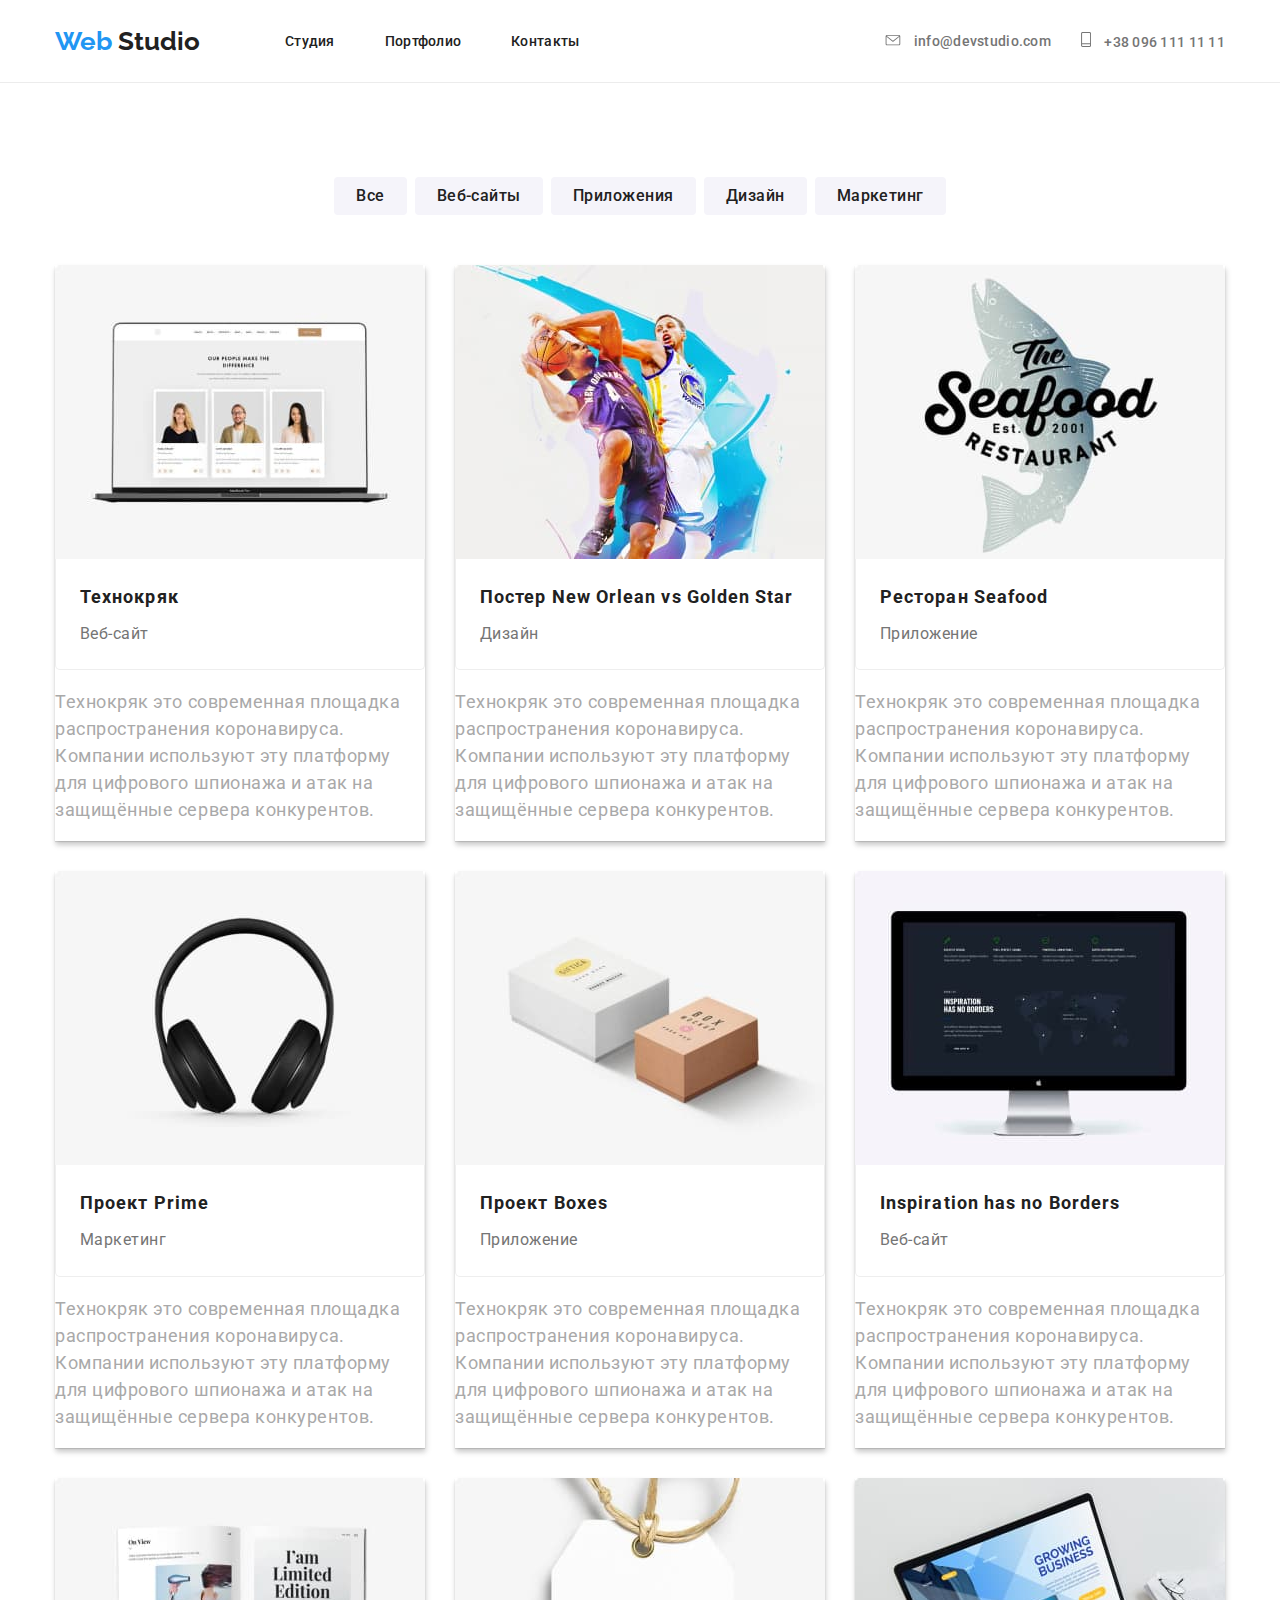
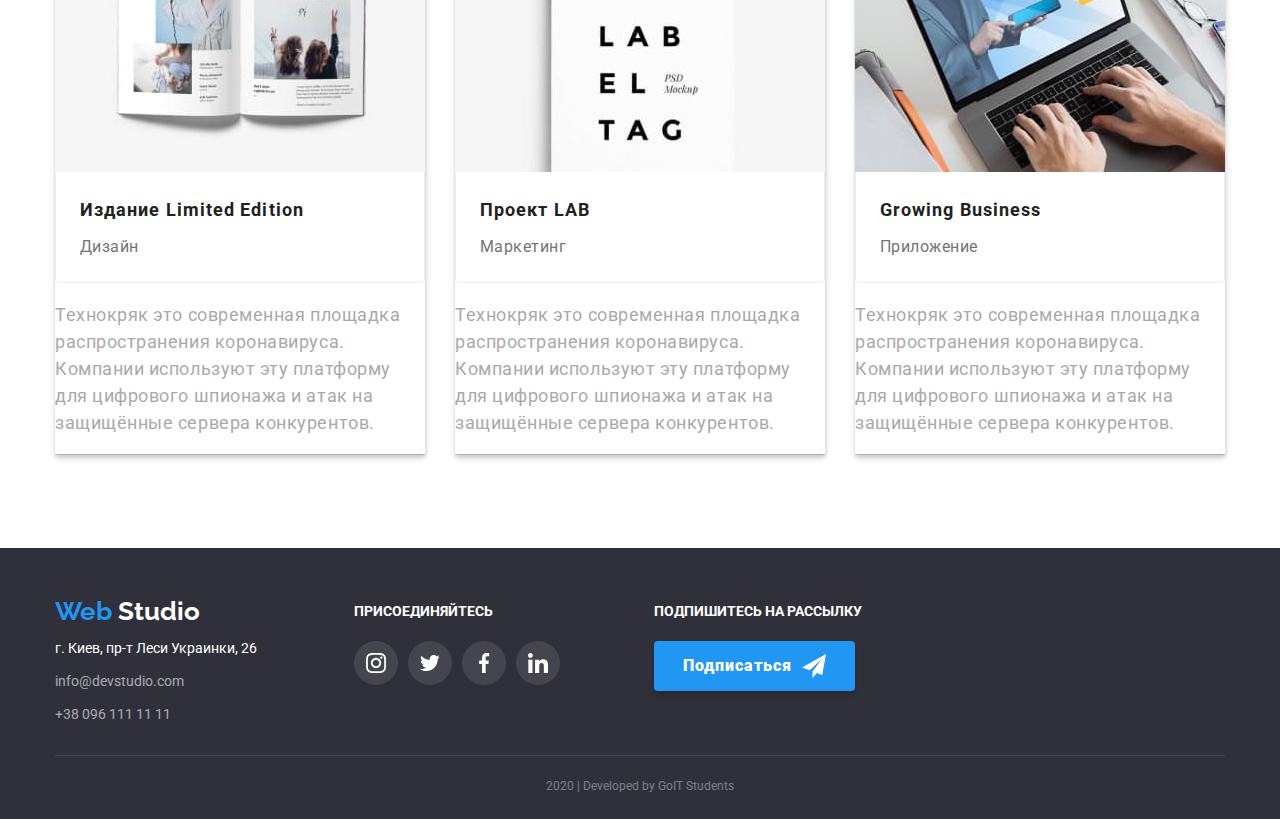
==== commit 0ed9632b: "Обновление 4.2" ====
--- a/portfolio.html
+++ b/portfolio.html
@@ -223,29 +223,29 @@
                     <p class="footer-connect">присоединяйтесь</p>
                     <ul class="footer-seti">
                         <li class="footer-seti-items">
-                            <a href="">
-                                <svg class="footer-icon">
+                            <a href="" class="footer-fon-icon">
+                                <svg class="footer-icon" width="20" height="20">
                                     <use href="./symbol.svg#icon-Ellipse5"></use>
                                 </svg>
                             </a>
                         </li>
                         <li class="footer-seti-items">
-                            <a href="">
-                                <svg class="footer-icon">
+                            <a href="" class="footer-fon-icon">
+                                <svg class="footer-icon" width="20" height="20">
                                     <use href="./symbol.svg#icon-Ellipse6"></use>
                                 </svg>
                             </a>
                         </li>
                         <li class="footer-seti-items">
-                            <a href="">
-                                <svg class="footer-icon">
+                            <a href="" class="footer-fon-icon">
+                                <svg class="footer-icon" width="20" height="20">
                                     <use href="./symbol.svg#icon-Ellipse7"></use>
                                 </svg>
                             </a>
                         </li>
                         <li class="footer-seti-items">
-                            <a href="">
-                                <svg class="footer-icon">
+                            <a href="" class="footer-fon-icon">
+                                <svg class="footer-icon" width="20" height="20">
                                     <use href="./symbol.svg#icon-Ellipse8"></use>
                                 </svg>
                             </a>
@@ -261,7 +261,6 @@
             </div>
         </div>
         <p class="footer-copyright">2020 | Developed by GoIT Students</p>
-        </div>
     </footer>
 </body>
 
--- a/css/style.css
+++ b/css/style.css
@@ -638,17 +638,21 @@
 .footer-seti-items {
   margin-right: 10px;
 }
-.footer-icon { 
-  width: 44px; 
-  height: 44px;
-  border-radius: 50%;
-  fill: #fff;
-  background-color: rgba(255, 255, 255, 0.1);
-}
-.footer-icon:hover {
-  background-color: #2196F3;
-  
-}
+.footer-fon-icon {
+    display: flex;
+    justify-content: center;
+    align-items: center;
+    padding: 0;
+    width: 44px;
+    height: 44px;
+    border-radius: 50%;
+    background-color: rgba(255, 255, 255, 0.1);
+}
+.footer-fon-icon:hover {
+  background-color: var(--blue-color);
+}
+
+
 .footer-seti-items:last-child {
   margin-right: 0;
 }
